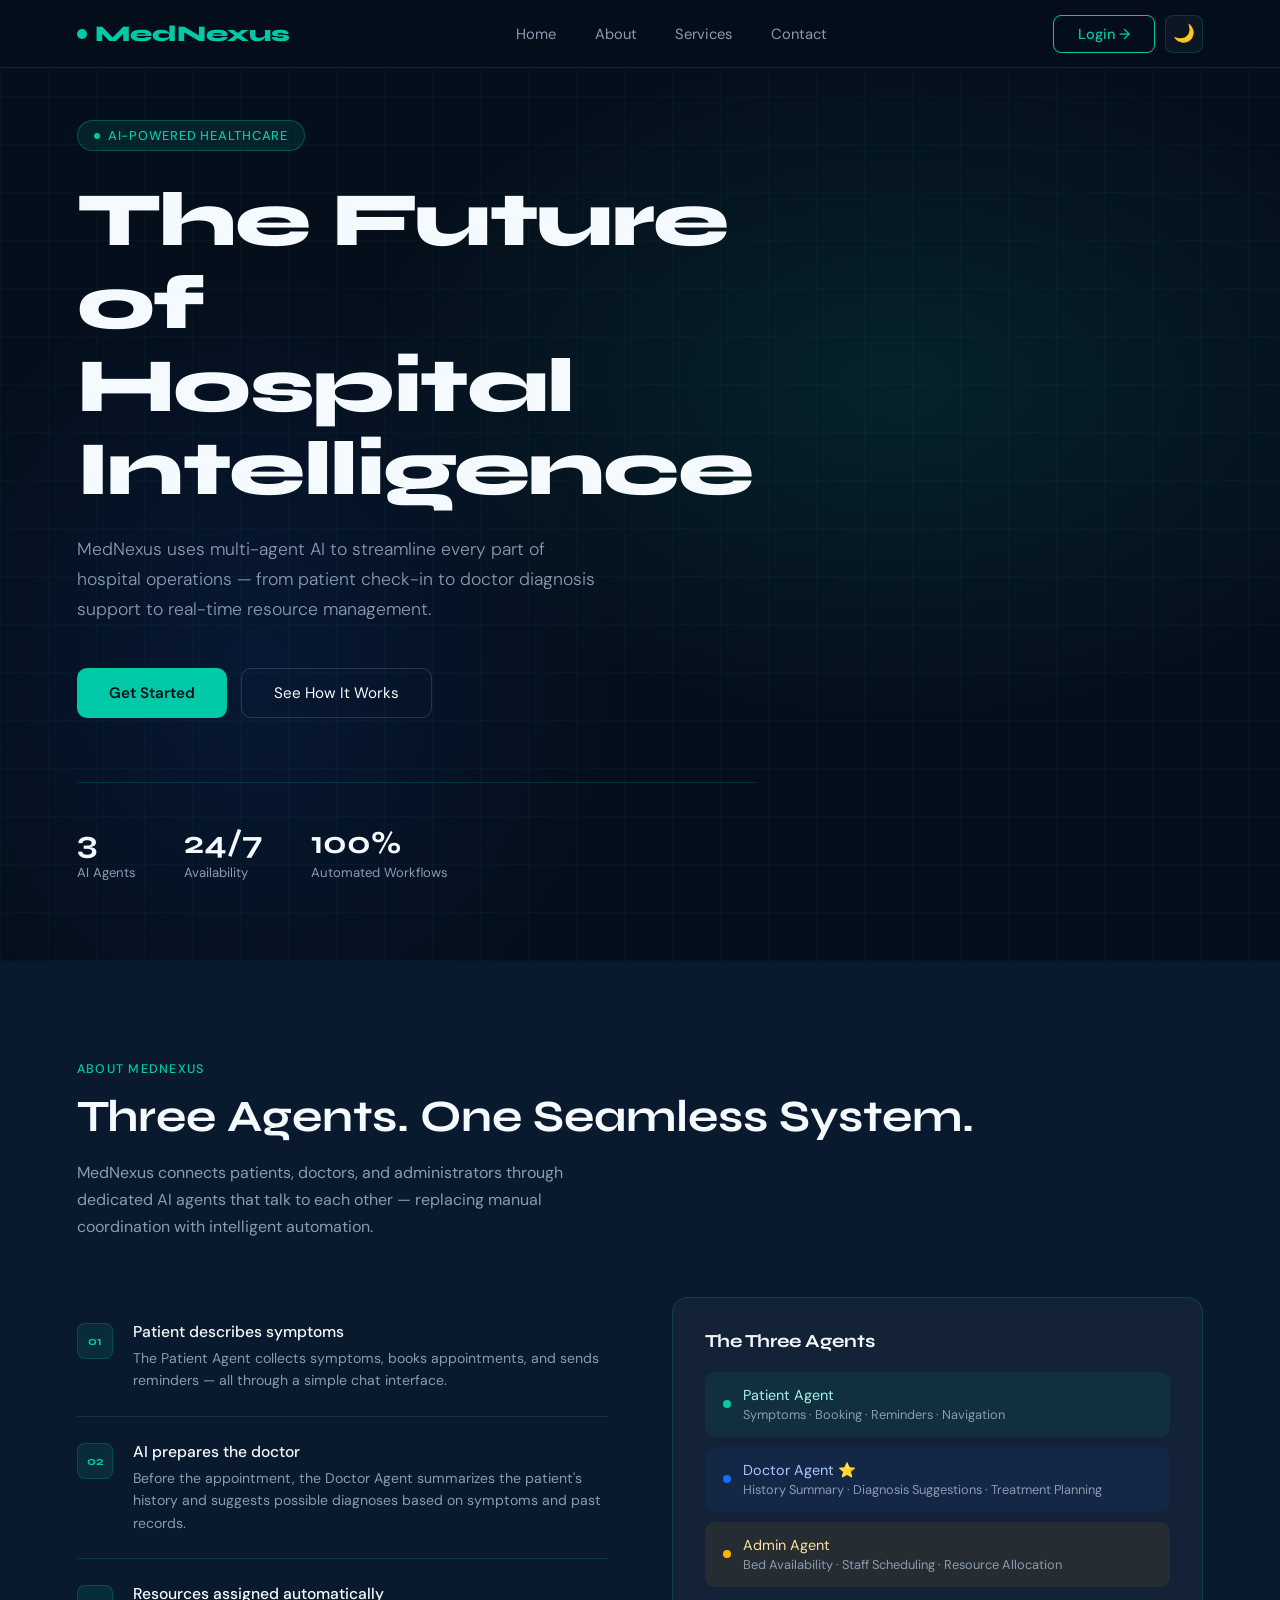
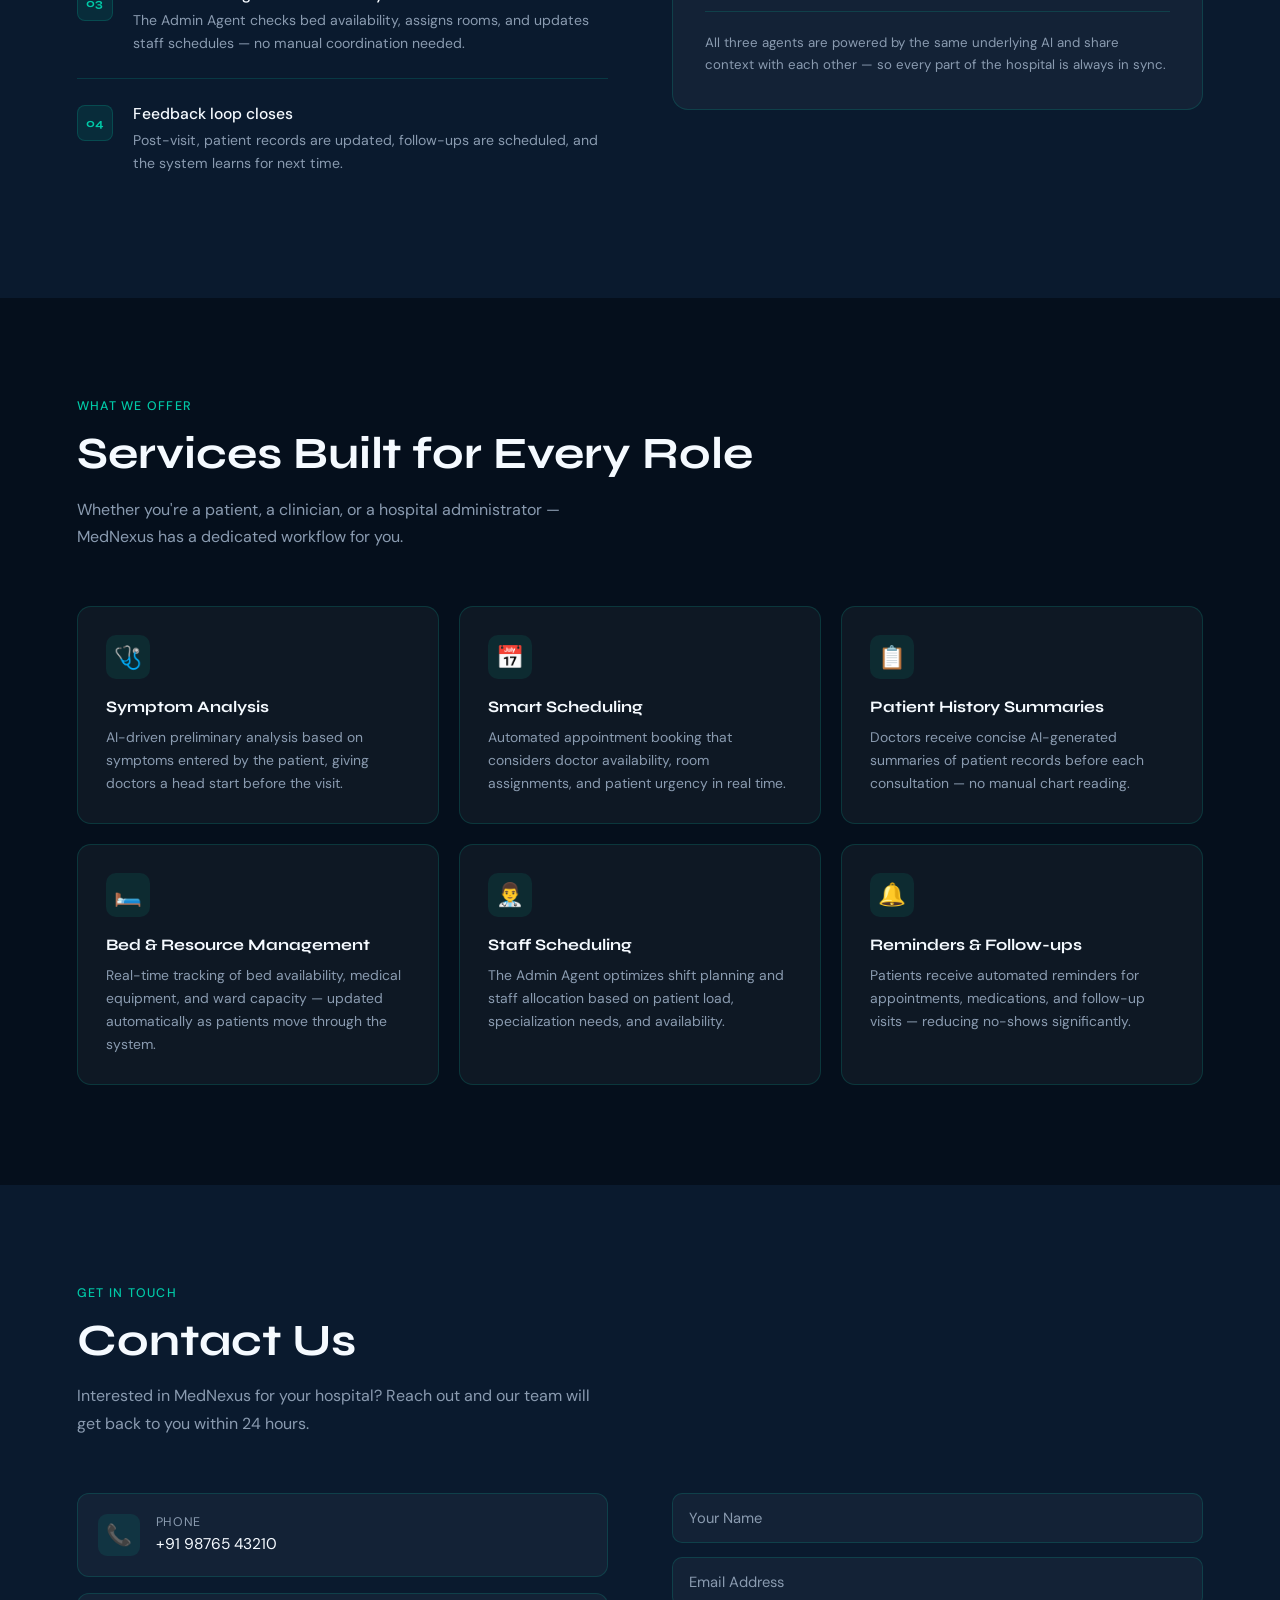
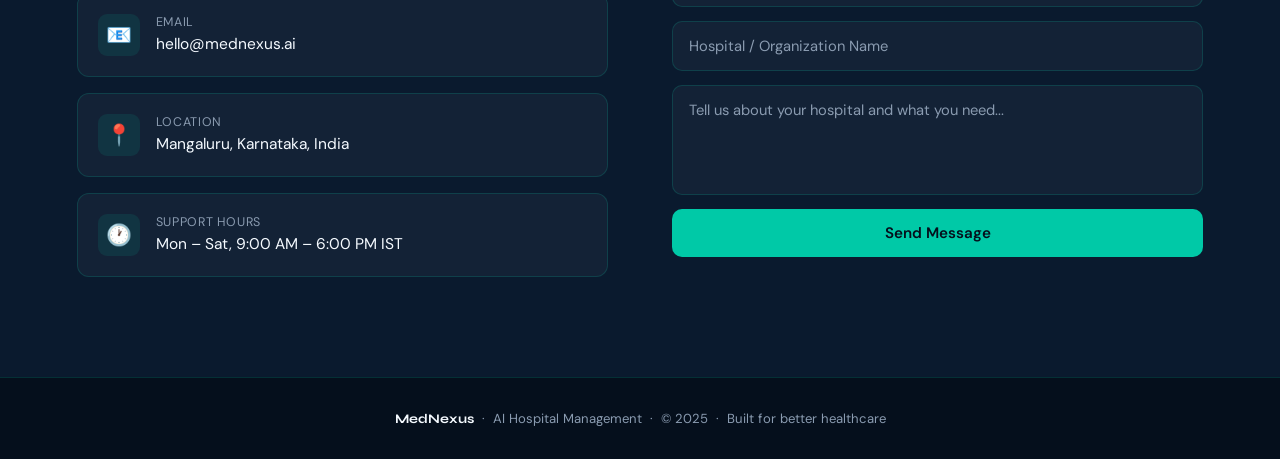
==== index.html @ 47485547 "Initial commit - MedNexus AI hospital system" ====
<!DOCTYPE html>
<html lang="en">
<head>
<meta charset="UTF-8">
<meta name="viewport" content="width=device-width, initial-scale=1.0">
<title>MedNexus — AI Hospital Management</title>
<link href="https://fonts.googleapis.com/css2?family=Syne:wght@400;600;700;800&family=DM+Sans:ital,wght@0,300;0,400;0,500;1,300&display=swap" rel="stylesheet">
<link rel="stylesheet" href="style.css">
</head>
<body>

<!-- NAV -->
<nav>
  <a href="#home" class="logo"><span class="logo-dot"></span> MedNexus</a>
  <ul class="nav-links">
    <li><a href="#home">Home</a></li>
    <li><a href="#about">About</a></li>
    <li><a href="#services">Services</a></li>
    <li><a href="#contact">Contact</a></li>
  </ul>
  <div class="nav-right">
    <button class="btn-login" onclick="openLogin()">Login →</button>
    <button class="theme-toggle" id="themeToggle" onclick="toggleTheme()" title="Toggle theme">🌙</button>
  </div>
</nav>

<!-- HERO -->
<section id="home">
  <div class="hero-bg"></div>
  <div class="hero-grid"></div>
  <div class="hero-content">
    <div class="hero-badge"><span></span> AI-Powered Healthcare</div>
    <h1>The Future of<br>Hospital Intelligence</h1>
    <p class="hero-sub">MedNexus uses multi-agent AI to streamline every part of hospital operations — from patient check-in to doctor diagnosis support to real-time resource management.</p>
    <div class="hero-cta">
      <button class="btn-primary" onclick="document.getElementById('about').scrollIntoView({behavior:'smooth'})">Get Started</button>
      <button class="btn-outline" onclick="document.getElementById('services').scrollIntoView({behavior:'smooth'})">See How It Works</button>
    </div>
    <div class="hero-stats">
      <div><div class="stat-val">3</div><div class="stat-label">AI Agents</div></div>
      <div><div class="stat-val">24/7</div><div class="stat-label">Availability</div></div>
      <div><div class="stat-val">100%</div><div class="stat-label">Automated Workflows</div></div>
    </div>
  </div>
</section>

<!-- ABOUT -->
<section id="about">
  <div class="section-tag">About MedNexus</div>
  <h2 class="section-title">Three Agents. One Seamless System.</h2>
  <p class="section-sub">MedNexus connects patients, doctors, and administrators through dedicated AI agents that talk to each other — replacing manual coordination with intelligent automation.</p>
  <div class="about-grid">
    <div class="flow-steps">
      <div class="flow-step">
        <div class="step-num">01</div>
        <div><div class="step-title">Patient describes symptoms</div><div class="step-desc">The Patient Agent collects symptoms, books appointments, and sends reminders — all through a simple chat interface.</div></div>
      </div>
      <div class="flow-step">
        <div class="step-num">02</div>
        <div><div class="step-title">AI prepares the doctor</div><div class="step-desc">Before the appointment, the Doctor Agent summarizes the patient's history and suggests possible diagnoses based on symptoms and past records.</div></div>
      </div>
      <div class="flow-step">
        <div class="step-num">03</div>
        <div><div class="step-title">Resources assigned automatically</div><div class="step-desc">The Admin Agent checks bed availability, assigns rooms, and updates staff schedules — no manual coordination needed.</div></div>
      </div>
      <div class="flow-step">
        <div class="step-num">04</div>
        <div><div class="step-title">Feedback loop closes</div><div class="step-desc">Post-visit, patient records are updated, follow-ups are scheduled, and the system learns for next time.</div></div>
      </div>
    </div>
    <div class="about-card">
      <h3>The Three Agents</h3>
      <div class="agent-pill patient"><span class="dot"></span><div><div>Patient Agent</div><div class="agent-desc">Symptoms · Booking · Reminders · Navigation</div></div></div>
      <div class="agent-pill doctor"><span class="dot"></span><div><div>Doctor Agent ⭐</div><div class="agent-desc">History Summary · Diagnosis Suggestions · Treatment Planning</div></div></div>
      <div class="agent-pill admin"><span class="dot"></span><div><div>Admin Agent</div><div class="agent-desc">Bed Availability · Staff Scheduling · Resource Allocation</div></div></div>
      <div class="about-note">All three agents are powered by the same underlying AI and share context with each other — so every part of the hospital is always in sync.</div>
    </div>
  </div>
</section>

<!-- SERVICES -->
<section id="services">
  <div class="section-tag">What We Offer</div>
  <h2 class="section-title">Services Built for Every Role</h2>
  <p class="section-sub">Whether you're a patient, a clinician, or a hospital administrator — MedNexus has a dedicated workflow for you.</p>
  <div class="services-grid">
    <div class="service-card"><div class="service-icon">🩺</div><div class="service-title">Symptom Analysis</div><div class="service-desc">AI-driven preliminary analysis based on symptoms entered by the patient, giving doctors a head start before the visit.</div></div>
    <div class="service-card"><div class="service-icon">📅</div><div class="service-title">Smart Scheduling</div><div class="service-desc">Automated appointment booking that considers doctor availability, room assignments, and patient urgency in real time.</div></div>
    <div class="service-card"><div class="service-icon">📋</div><div class="service-title">Patient History Summaries</div><div class="service-desc">Doctors receive concise AI-generated summaries of patient records before each consultation — no manual chart reading.</div></div>
    <div class="service-card"><div class="service-icon">🛏️</div><div class="service-title">Bed & Resource Management</div><div class="service-desc">Real-time tracking of bed availability, medical equipment, and ward capacity — updated automatically as patients move through the system.</div></div>
    <div class="service-card"><div class="service-icon">👨‍⚕️</div><div class="service-title">Staff Scheduling</div><div class="service-desc">The Admin Agent optimizes shift planning and staff allocation based on patient load, specialization needs, and availability.</div></div>
    <div class="service-card"><div class="service-icon">🔔</div><div class="service-title">Reminders & Follow-ups</div><div class="service-desc">Patients receive automated reminders for appointments, medications, and follow-up visits — reducing no-shows significantly.</div></div>
  </div>
</section>

<!-- CONTACT -->
<section id="contact">
  <div class="section-tag">Get In Touch</div>
  <h2 class="section-title">Contact Us</h2>
  <p class="section-sub">Interested in MedNexus for your hospital? Reach out and our team will get back to you within 24 hours.</p>
  <div class="contact-grid">
    <div class="contact-info-block">
      <div class="contact-item"><div class="contact-icon">📞</div><div><div class="contact-label">Phone</div><div class="contact-val">+91 98765 43210</div></div></div>
      <div class="contact-item"><div class="contact-icon">📧</div><div><div class="contact-label">Email</div><div class="contact-val">hello@mednexus.ai</div></div></div>
      <div class="contact-item"><div class="contact-icon">📍</div><div><div class="contact-label">Location</div><div class="contact-val">Mangaluru, Karnataka, India</div></div></div>
      <div class="contact-item"><div class="contact-icon">🕐</div><div><div class="contact-label">Support Hours</div><div class="contact-val">Mon – Sat, 9:00 AM – 6:00 PM IST</div></div></div>
    </div>
    <div class="contact-form">
      <input type="text" placeholder="Your Name">
      <input type="email" placeholder="Email Address">
      <input type="text" placeholder="Hospital / Organization Name">
      <textarea placeholder="Tell us about your hospital and what you need..."></textarea>
      <button class="btn-primary">Send Message</button>
    </div>
  </div>
</section>

<!-- FOOTER -->
<footer>
  <span class="footer-logo">MedNexus</span> &nbsp;·&nbsp; AI Hospital Management &nbsp;·&nbsp; © 2025 &nbsp;·&nbsp; Built for better healthcare
</footer>

<!-- LOGIN MODAL -->
<div class="modal-overlay" id="loginModal" onclick="handleOverlayClick(event)">
  <div class="modal">
    <button class="modal-close" onclick="closeLogin()">×</button>
    <h2>Welcome to MedNexus</h2>
    <p class="modal-sub">Select your role to continue</p>
    <div class="role-cards">
      <a href="#" class="role-card patient" onclick="selectRole('patient')">
        <span class="role-emoji">🧑‍🦽</span>
        <div><div class="role-name">Patient</div><div class="role-hint">Book appointments, track health</div></div>
        <span class="role-arrow">→</span>
      </a>
      <a href="#" class="role-card doctor" onclick="selectRole('doctor')">
        <span class="role-emoji">👨‍⚕️</span>
        <div><div class="role-name">Doctor</div><div class="role-hint">View patient queue, diagnose</div></div>
        <span class="role-arrow">→</span>
      </a>
      <a href="#" class="role-card admin" onclick="selectRole('admin')">
        <span class="role-emoji">🏥</span>
        <div><div class="role-name">Administrator</div><div class="role-hint">Manage resources, staff, beds</div></div>
        <span class="role-arrow">→</span>
      </a>
    </div>
  </div>
</div>

<script src="script.js"></script>
</body>
</html>
---- style.css ----
/* ════════════════════════════════════════
   MEDNEXUS — style.css (Landing Page)
   ════════════════════════════════════════ */

@import url('https://fonts.googleapis.com/css2?family=Syne:wght@400;600;700;800&family=DM+Sans:ital,wght@0,300;0,400;0,500;1,300&display=swap');

/* ── VARIABLES ── */
:root {
  --navy:     #050f1c;
  --navy2:    #0a1a2e;
  --teal:     #00c9a7;
  --teal2:    #00e8c1;
  --blue:     #1a6bff;
  --muted:    #8a9bb0;
  --white:    #f5faff;
  --card:     rgba(255,255,255,0.04);
  --border:   rgba(0,201,167,0.18);
  --nav-bg:   rgba(5,15,28,0.85);
  --modal-bg: #0d1f36;
}

body.light {
  --navy:     #f0f7ff;
  --navy2:    #e2eef9;
  --teal:     #008f76;
  --teal2:    #00b896;
  --muted:    #5a7080;
  --white:    #0a1a2e;
  --card:     rgba(0,0,0,0.04);
  --border:   rgba(0,143,118,0.2);
  --nav-bg:   rgba(240,247,255,0.92);
  --modal-bg: #ffffff;
}

/* ── RESET ── */
*, *::before, *::after { box-sizing: border-box; margin: 0; padding: 0; }
html { scroll-behavior: smooth; }
body {
  font-family: 'DM Sans', sans-serif;
  background: var(--navy);
  color: var(--white);
  overflow-x: hidden;
  transition: background 0.3s, color 0.3s;
}

/* ── NAV ── */
nav {
  position: fixed; top: 0; left: 0; right: 0; z-index: 100;
  display: flex; align-items: center; justify-content: space-between;
  padding: 0 6vw; height: 68px;
  background: var(--nav-bg);
  backdrop-filter: blur(16px);
  border-bottom: 1px solid var(--border);
}
.logo {
  font-family: 'Syne', sans-serif; font-weight: 800; font-size: 1.4rem;
  color: var(--teal); text-decoration: none;
  display: flex; align-items: center; gap: 8px;
}
.logo-dot { width: 10px; height: 10px; border-radius: 50%; background: var(--teal); display: inline-block; }
.nav-links { display: flex; gap: 2.4rem; list-style: none; }
.nav-links a { font-size: 0.92rem; color: var(--muted); text-decoration: none; transition: color 0.2s; }
.nav-links a:hover { color: var(--white); }
.nav-right { display: flex; align-items: center; gap: 10px; }
.btn-login {
  background: transparent; border: 1.5px solid var(--teal); color: var(--teal);
  font-family: 'DM Sans', sans-serif; font-size: 0.9rem; font-weight: 500;
  padding: 9px 24px; border-radius: 8px; cursor: pointer;
  transition: background 0.2s, color 0.2s;
}
.btn-login:hover { background: var(--teal); color: var(--navy); }
.theme-toggle {
  background: var(--card); border: 1px solid var(--border);
  border-radius: 8px; width: 38px; height: 38px;
  font-size: 1.1rem; cursor: pointer;
  display: flex; align-items: center; justify-content: center;
  transition: transform 0.2s;
}
.theme-toggle:hover { transform: rotate(20deg); }

/* ── HERO ── */
#home {
  min-height: 100vh; display: flex; flex-direction: column; justify-content: center;
  padding: 120px 6vw 80px; position: relative; overflow: hidden;
}
.hero-bg {
  position: absolute; inset: 0; z-index: 0;
  background:
    radial-gradient(ellipse 60% 50% at 70% 40%, rgba(0,201,167,0.10) 0%, transparent 70%),
    radial-gradient(ellipse 40% 60% at 20% 70%, rgba(26,107,255,0.10) 0%, transparent 70%);
}
.hero-grid {
  position: absolute; inset: 0; z-index: 0;
  background-image:
    linear-gradient(rgba(0,201,167,0.04) 1px, transparent 1px),
    linear-gradient(90deg, rgba(0,201,167,0.04) 1px, transparent 1px);
  background-size: 48px 48px;
}
.hero-content { position: relative; z-index: 1; max-width: 680px; }
.hero-badge {
  display: inline-flex; align-items: center; gap: 8px;
  background: rgba(0,201,167,0.1); border: 1px solid rgba(0,201,167,0.3);
  padding: 6px 16px; border-radius: 100px;
  font-size: 0.8rem; color: var(--teal); letter-spacing: 0.06em;
  text-transform: uppercase; font-weight: 500; margin-bottom: 28px;
}
.hero-badge span { width: 6px; height: 6px; border-radius: 50%; background: var(--teal); animation: pulse 2s infinite; }
@keyframes pulse { 0%,100%{opacity:1} 50%{opacity:0.3} }
h1 {
  font-family: 'Syne', sans-serif; font-size: clamp(2.8rem, 6vw, 4.8rem);
  font-weight: 800; line-height: 1.08; letter-spacing: -0.02em; margin-bottom: 24px;
}
.hero-sub { font-size: 1.1rem; font-weight: 300; color: var(--muted); line-height: 1.7; max-width: 520px; margin-bottom: 44px; }
.hero-cta { display: flex; gap: 14px; flex-wrap: wrap; }
.btn-primary {
  background: var(--teal); color: var(--navy);
  font-family: 'DM Sans', sans-serif; font-size: 0.95rem; font-weight: 600;
  padding: 14px 32px; border-radius: 10px; border: none; cursor: pointer;
  transition: background 0.2s, transform 0.15s;
}
.btn-primary:hover { background: var(--teal2); transform: translateY(-1px); }
.btn-outline {
  background: transparent; color: var(--white);
  font-family: 'DM Sans', sans-serif; font-size: 0.95rem;
  padding: 14px 32px; border-radius: 10px;
  border: 1.5px solid rgba(255,255,255,0.15); cursor: pointer;
  transition: border-color 0.2s;
}
.btn-outline:hover { border-color: rgba(255,255,255,0.4); }
.hero-stats { display: flex; gap: 48px; margin-top: 64px; padding-top: 40px; border-top: 1px solid var(--border); }
.stat-val { font-family: 'Syne', sans-serif; font-size: 2rem; font-weight: 700; color: var(--white); }
.stat-label { font-size: 0.82rem; color: var(--muted); margin-top: 2px; }

/* ── SECTIONS ── */
section { padding: 100px 6vw; }
.section-tag { font-size: 0.78rem; text-transform: uppercase; letter-spacing: 0.1em; color: var(--teal); font-weight: 500; margin-bottom: 14px; }
.section-title { font-family: 'Syne', sans-serif; font-size: clamp(1.8rem, 3.5vw, 2.8rem); font-weight: 700; line-height: 1.15; margin-bottom: 16px; }
.section-sub { color: var(--muted); font-size: 1rem; line-height: 1.7; max-width: 520px; }

/* ── ABOUT ── */
#about { background: var(--navy2); }
.about-grid { display: grid; grid-template-columns: 1fr 1fr; gap: 64px; align-items: start; margin-top: 56px; }
.flow-steps { display: flex; flex-direction: column; }
.flow-step { display: flex; gap: 20px; padding: 24px 0; border-bottom: 1px solid var(--border); }
.flow-step:last-child { border-bottom: none; }
.step-num {
  font-family: 'Syne', sans-serif; font-size: 0.75rem; font-weight: 700;
  color: var(--teal); background: rgba(0,201,167,0.1); border: 1px solid rgba(0,201,167,0.2);
  width: 36px; height: 36px; border-radius: 8px;
  display: flex; align-items: center; justify-content: center; flex-shrink: 0; margin-top: 2px;
}
.step-title { font-weight: 500; font-size: 0.98rem; margin-bottom: 5px; color: var(--white); }
.step-desc { font-size: 0.88rem; color: var(--muted); line-height: 1.6; }
.about-card { background: var(--card); border: 1px solid var(--border); border-radius: 16px; padding: 32px; }
.about-card h3 { font-family: 'Syne', sans-serif; font-size: 1.15rem; font-weight: 700; margin-bottom: 20px; color: var(--white); }
.agent-pill { display: flex; align-items: center; gap: 12px; padding: 14px 18px; border-radius: 10px; margin-bottom: 10px; font-size: 0.9rem; }
.agent-pill .dot { width: 8px; height: 8px; border-radius: 50%; flex-shrink: 0; }
.agent-pill.patient { background: rgba(0,201,167,0.08); color: #a0f5e5; }
.agent-pill.patient .dot { background: var(--teal); }
.agent-pill.doctor { background: rgba(26,107,255,0.08); color: #a8c8ff; }
.agent-pill.doctor .dot { background: #1a6bff; }
.agent-pill.admin { background: rgba(255,180,0,0.08); color: #ffe0a0; }
.agent-pill.admin .dot { background: #ffb400; }
.agent-desc { font-size: 0.8rem; color: var(--muted); margin-top: 2px; }
.about-note { margin-top: 24px; padding-top: 20px; border-top: 1px solid var(--border); font-size: 0.83rem; color: var(--muted); line-height: 1.7; }

/* ── SERVICES ── */
.services-grid { display: grid; grid-template-columns: repeat(3, 1fr); gap: 20px; margin-top: 56px; }
.service-card {
  background: var(--card); border: 1px solid var(--border);
  border-radius: 14px; padding: 28px;
  transition: border-color 0.25s, transform 0.2s; position: relative; overflow: hidden;
}
.service-card::before { content: ''; position: absolute; top: 0; left: 0; right: 0; height: 2px; background: linear-gradient(90deg, var(--teal), var(--blue)); opacity: 0; transition: opacity 0.25s; }
.service-card:hover { border-color: rgba(0,201,167,0.4); transform: translateY(-3px); }
.service-card:hover::before { opacity: 1; }
.service-icon { width: 44px; height: 44px; border-radius: 10px; display: flex; align-items: center; justify-content: center; font-size: 1.4rem; margin-bottom: 18px; background: rgba(0,201,167,0.1); }
.service-title { font-family: 'Syne', sans-serif; font-size: 1rem; font-weight: 700; margin-bottom: 10px; }
.service-desc { font-size: 0.87rem; color: var(--muted); line-height: 1.65; }

/* ── CONTACT ── */
#contact { background: var(--navy2); }
.contact-grid { display: grid; grid-template-columns: 1fr 1fr; gap: 64px; margin-top: 56px; align-items: start; }
.contact-info-block { display: flex; flex-direction: column; gap: 16px; }
.contact-item { display: flex; gap: 16px; align-items: flex-start; padding: 20px; background: var(--card); border: 1px solid var(--border); border-radius: 12px; }
.contact-icon { font-size: 1.3rem; width: 42px; height: 42px; background: rgba(0,201,167,0.1); border-radius: 9px; display: flex; align-items: center; justify-content: center; flex-shrink: 0; }
.contact-label { font-size: 0.78rem; color: var(--muted); margin-bottom: 4px; letter-spacing: 0.05em; text-transform: uppercase; }
.contact-val { font-size: 0.97rem; color: var(--white); }
.contact-form { display: flex; flex-direction: column; gap: 14px; }
.contact-form input, .contact-form textarea {
  background: rgba(255,255,255,0.04); border: 1px solid var(--border);
  border-radius: 10px; padding: 14px 16px; color: var(--white);
  font-family: 'DM Sans', sans-serif; font-size: 0.92rem; outline: none; resize: none;
  transition: border-color 0.2s;
}
.contact-form input::placeholder, .contact-form textarea::placeholder { color: var(--muted); }
.contact-form input:focus, .contact-form textarea:focus { border-color: var(--teal); }
.contact-form textarea { min-height: 110px; }

/* ── FOOTER ── */
footer { text-align: center; padding: 32px 6vw; border-top: 1px solid var(--border); font-size: 0.82rem; color: var(--muted); }
.footer-logo { color: var(--white); font-family: 'Syne', sans-serif; font-weight: 700; }

/* ── MODAL ── */
.modal-overlay { display: none; position: fixed; inset: 0; z-index: 200; background: rgba(5,15,28,0.88); backdrop-filter: blur(12px); align-items: center; justify-content: center; }
.modal-overlay.active { display: flex; }
.modal {
  background: var(--modal-bg); border: 1px solid rgba(0,201,167,0.25);
  border-radius: 20px; padding: 44px 40px; width: 100%; max-width: 440px;
  position: relative; animation: modalIn 0.22s ease;
  max-height: 90vh; overflow-y: auto;
}
@keyframes modalIn { from{opacity:0;transform:scale(0.96) translateY(12px)} to{opacity:1;transform:none} }
.modal-close { position: absolute; top: 16px; right: 20px; background: none; border: none; color: var(--muted); font-size: 1.4rem; cursor: pointer; transition: color 0.2s; }
.modal-close:hover { color: var(--white); }
.modal h2 { font-family: 'Syne', sans-serif; font-size: 1.5rem; font-weight: 700; margin-bottom: 6px; color: var(--white); }
.modal-sub { font-size: 0.88rem; color: var(--muted); margin-bottom: 24px; }

/* ── ROLE CARDS ── */
.role-cards { display: flex; flex-direction: column; gap: 12px; }
.role-card { display: flex; align-items: center; gap: 16px; padding: 18px 20px; border-radius: 12px; border: 1.5px solid transparent; cursor: pointer; transition: all 0.2s; text-decoration: none; }
.role-card:hover { transform: translateX(4px); }
.role-card.patient { background: rgba(0,201,167,0.07); border-color: rgba(0,201,167,0.25); }
.role-card.patient:hover { border-color: var(--teal); background: rgba(0,201,167,0.14); }
.role-card.doctor { background: rgba(26,107,255,0.07); border-color: rgba(26,107,255,0.25); }
.role-card.doctor:hover { border-color: var(--blue); background: rgba(26,107,255,0.14); }
.role-card.admin { background: rgba(255,180,0,0.07); border-color: rgba(255,180,0,0.25); }
.role-card.admin:hover { border-color: #ffb400; background: rgba(255,180,0,0.14); }
.role-emoji { font-size: 1.6rem; }
.role-name { font-family: 'Syne', sans-serif; font-size: 1rem; font-weight: 700; color: var(--white); }
.role-hint { font-size: 0.79rem; color: var(--muted); margin-top: 2px; }
.role-arrow { margin-left: auto; color: var(--muted); font-size: 1.1rem; }

/* ── LOGIN / REGISTER FORM ── */
.login-form { display: flex; flex-direction: column; gap: 14px; }
.login-field { display: flex; flex-direction: column; gap: 6px; }
.login-label { font-size: 0.82rem; color: var(--muted); font-weight: 500; letter-spacing: 0.03em; }
.login-input {
  background: var(--card); border: 1px solid var(--border);
  border-radius: 8px; padding: 11px 14px;
  color: var(--white); font-family: 'DM Sans', sans-serif;
  font-size: 0.92rem; outline: none;
  transition: border-color 0.2s; width: 100%;
}
.login-input::placeholder { color: var(--muted); }
.login-input:focus { border-color: var(--teal); }
.login-btn {
  background: var(--teal); color: var(--navy);
  font-family: 'DM Sans', sans-serif; font-size: 0.95rem; font-weight: 600;
  padding: 12px; border-radius: 8px; border: none;
  cursor: pointer; transition: background 0.2s;
  width: 100%; margin-top: 4px;
}
.login-btn:hover { background: var(--teal2); }
.login-btn:disabled { opacity: 0.6; cursor: not-allowed; }
.login-error { font-size: 0.84rem; color: #ef4444; min-height: 18px; text-align: center; }
.switch-form { text-align: center; font-size: 0.82rem; color: var(--muted); margin-top: 4px; }
.switch-form span { color: var(--teal); cursor: pointer; font-weight: 500; }
.switch-form span:hover { text-decoration: underline; }

/* ── BACK LINK ── */
.back-link {
  text-align: center;
  font-size: 0.82rem;
  color: var(--muted);
  cursor: pointer;
  margin-top: 4px;
  transition: color 0.2s;
}
.back-link:hover { color: var(--teal); }

/* ── HIDDEN ── */
.hidden { display: none !important; }

/* ── RESPONSIVE ── */
@media (max-width: 768px) {
  .about-grid, .contact-grid { grid-template-columns: 1fr; gap: 32px; }
  .services-grid { grid-template-columns: 1fr 1fr; }
  .hero-stats { gap: 28px; }
  .nav-links { display: none; }
  .modal { margin: 20px; padding: 32px 24px; }
}
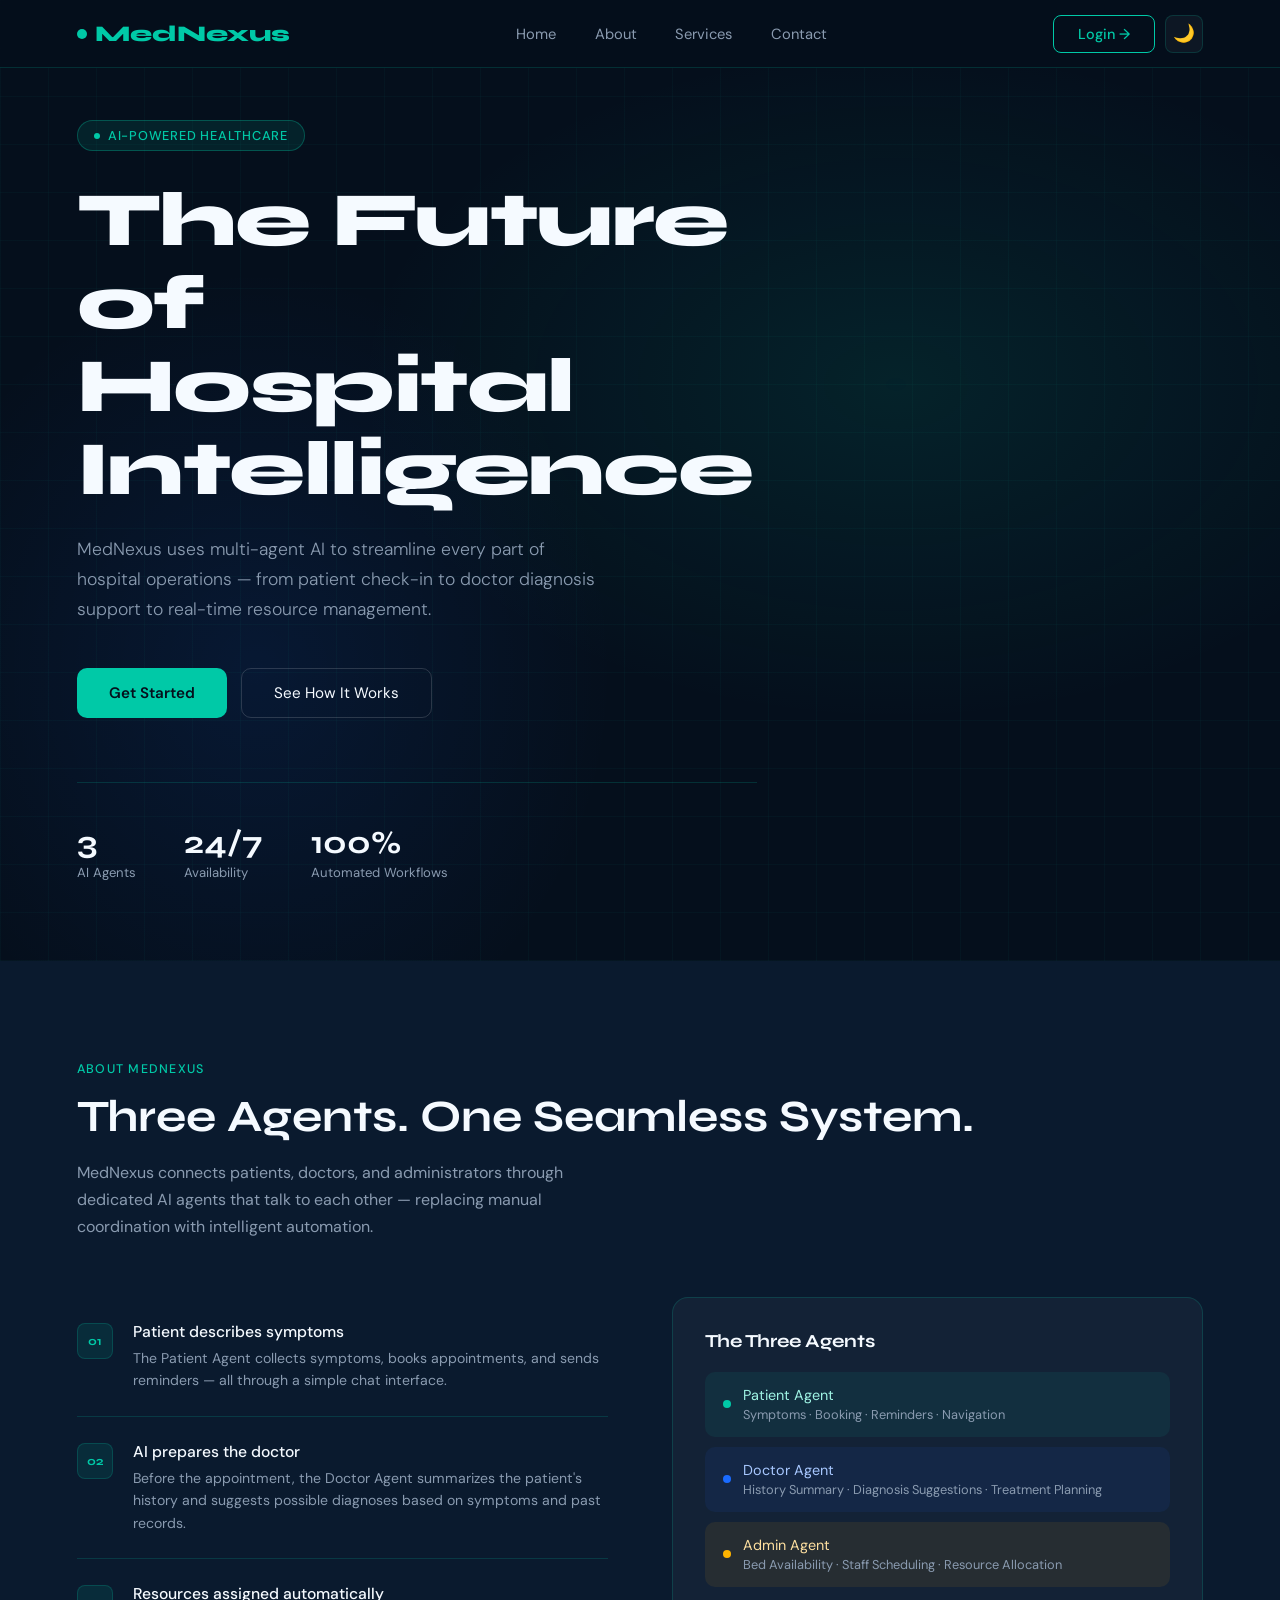
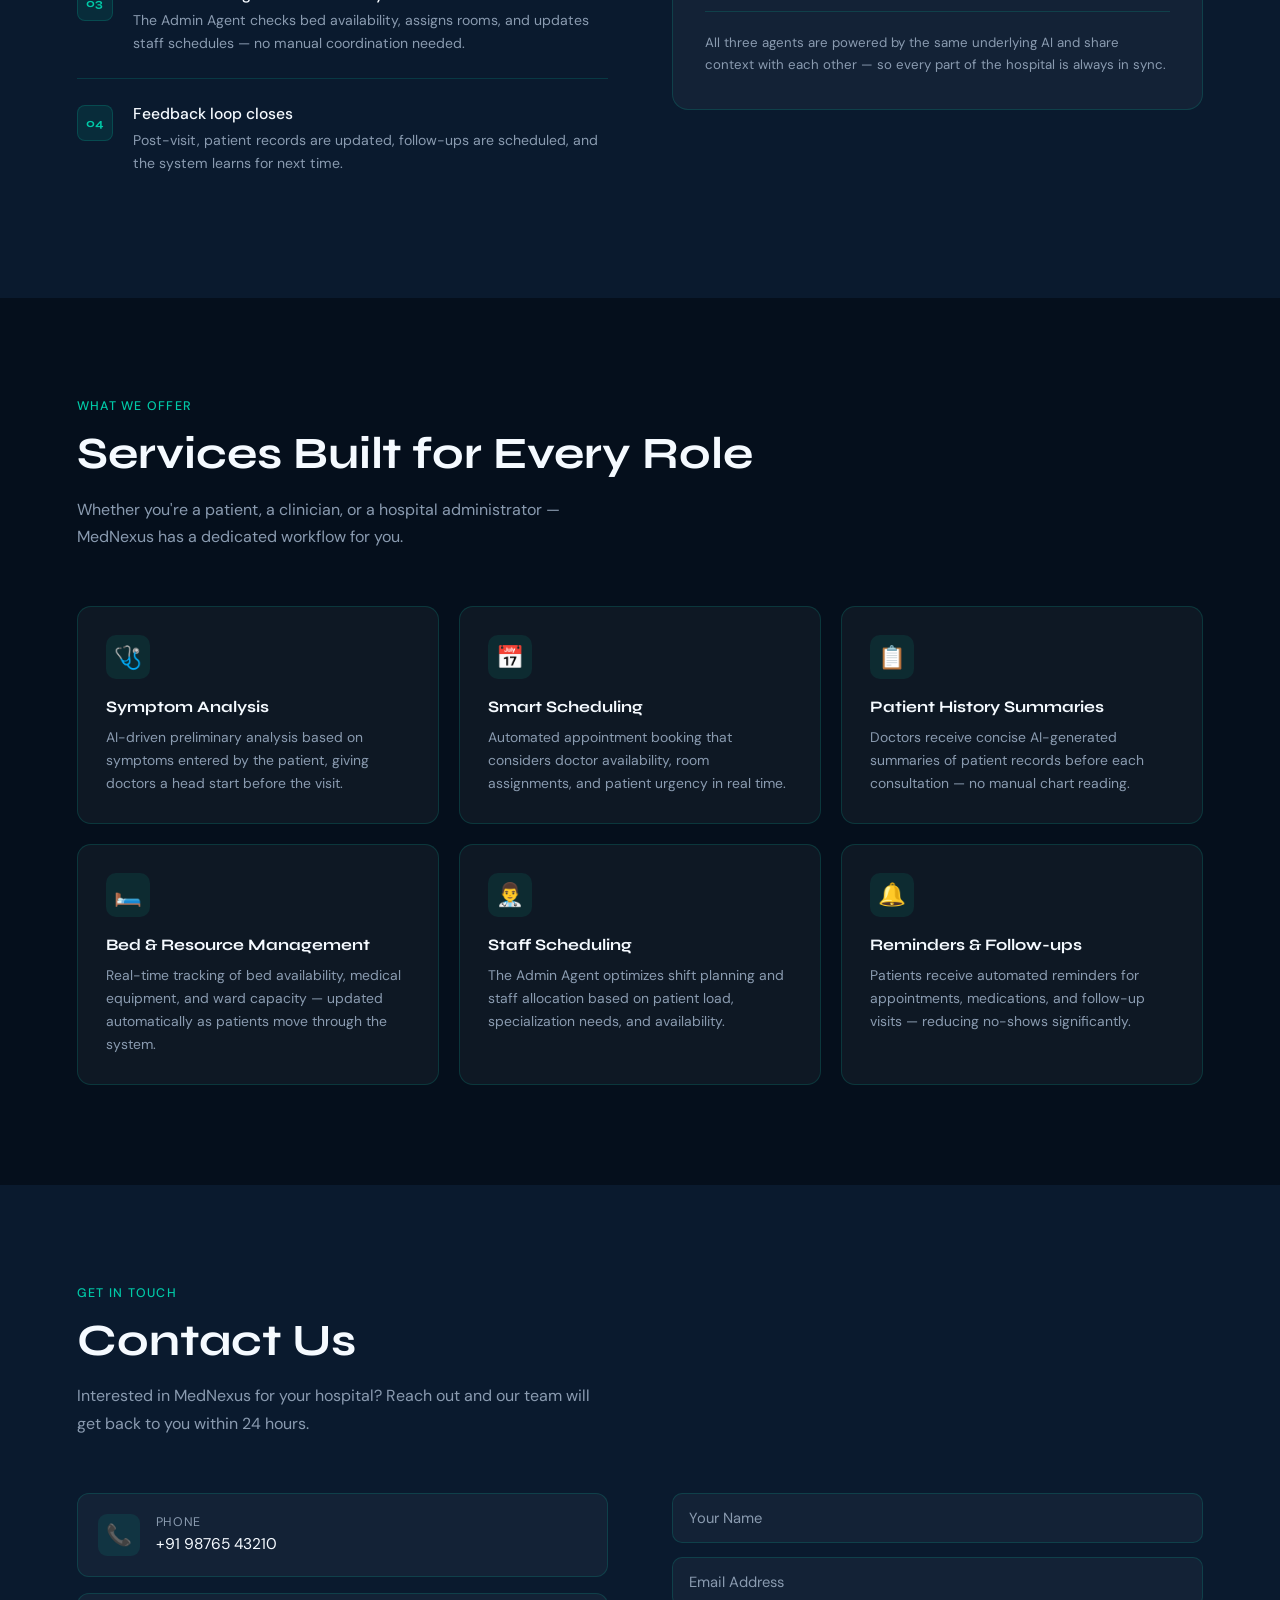
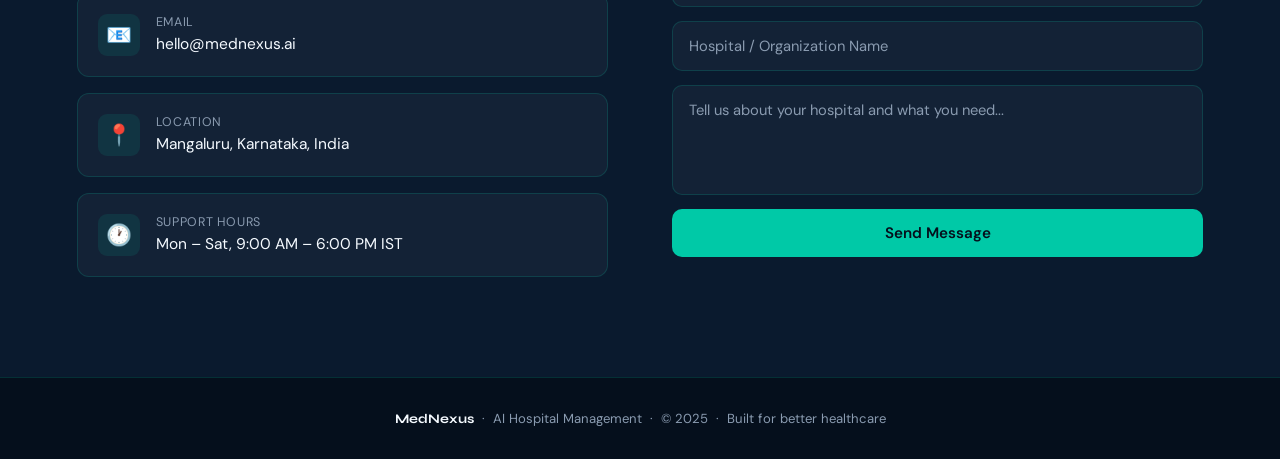
==== commit c68461ad: "added login authentications" ====
--- a/index.html
+++ b/index.html
@@ -71,7 +71,7 @@
     <div class="about-card">
       <h3>The Three Agents</h3>
       <div class="agent-pill patient"><span class="dot"></span><div><div>Patient Agent</div><div class="agent-desc">Symptoms · Booking · Reminders · Navigation</div></div></div>
-      <div class="agent-pill doctor"><span class="dot"></span><div><div>Doctor Agent ⭐</div><div class="agent-desc">History Summary · Diagnosis Suggestions · Treatment Planning</div></div></div>
+      <div class="agent-pill doctor"><span class="dot"></span><div><div>Doctor Agent</div><div class="agent-desc">History Summary · Diagnosis Suggestions · Treatment Planning</div></div></div>
       <div class="agent-pill admin"><span class="dot"></span><div><div>Admin Agent</div><div class="agent-desc">Bed Availability · Staff Scheduling · Resource Allocation</div></div></div>
       <div class="about-note">All three agents are powered by the same underlying AI and share context with each other — so every part of the hospital is always in sync.</div>
     </div>
@@ -124,25 +124,75 @@
 <div class="modal-overlay" id="loginModal" onclick="handleOverlayClick(event)">
   <div class="modal">
     <button class="modal-close" onclick="closeLogin()">×</button>
-    <h2>Welcome to MedNexus</h2>
-    <p class="modal-sub">Select your role to continue</p>
-    <div class="role-cards">
-      <a href="#" class="role-card patient" onclick="selectRole('patient')">
-        <span class="role-emoji">🧑‍🦽</span>
-        <div><div class="role-name">Patient</div><div class="role-hint">Book appointments, track health</div></div>
-        <span class="role-arrow">→</span>
-      </a>
-      <a href="#" class="role-card doctor" onclick="selectRole('doctor')">
-        <span class="role-emoji">👨‍⚕️</span>
-        <div><div class="role-name">Doctor</div><div class="role-hint">View patient queue, diagnose</div></div>
-        <span class="role-arrow">→</span>
-      </a>
-      <a href="#" class="role-card admin" onclick="selectRole('admin')">
-        <span class="role-emoji">🏥</span>
-        <div><div class="role-name">Administrator</div><div class="role-hint">Manage resources, staff, beds</div></div>
-        <span class="role-arrow">→</span>
-      </a>
-    </div>
+
+    <!-- SCREEN 1: Role Selection -->
+    <div id="screen-role">
+      <h2>Welcome to MedNexus</h2>
+      <p class="modal-sub">Select your role to continue</p>
+      <div class="role-cards">
+        <a href="#" class="role-card patient" onclick="selectRole('patient'); return false;">
+          <span class="role-emoji">🧑‍🦽</span>
+          <div><div class="role-name">Patient</div><div class="role-hint">Book appointments, track health</div></div>
+          <span class="role-arrow">→</span>
+        </a>
+        <a href="#" class="role-card doctor" onclick="selectRole('doctor'); return false;">
+          <span class="role-emoji">👨‍⚕️</span>
+          <div><div class="role-name">Doctor</div><div class="role-hint">View patient queue, diagnose</div></div>
+          <span class="role-arrow">→</span>
+        </a>
+        <a href="#" class="role-card admin" onclick="selectRole('admin'); return false;">
+          <span class="role-emoji">🏥</span>
+          <div><div class="role-name">Administrator</div><div class="role-hint">Manage resources, staff, beds</div></div>
+          <span class="role-arrow">→</span>
+        </a>
+      </div>
+    </div>
+
+    <!-- SCREEN 2: Patient Login / Register -->
+    <div id="screen-patient" style="display:none;">
+      <button class="modal-back" onclick="showScreen('role')">← Back</button>
+      <h2>Patient Portal</h2>
+      <p class="modal-sub">Login or create a new account</p>
+      <div class="auth-tabs">
+        <button class="auth-tab active" id="tab-login" onclick="switchTab('login')">Login</button>
+        <button class="auth-tab" id="tab-register" onclick="switchTab('register')">Register</button>
+      </div>
+      <div id="form-login">
+        <input type="email" id="patient-login-email" placeholder="Email address" />
+        <input type="password" id="patient-login-password" placeholder="Password" />
+        <div id="patient-login-error" class="auth-error"></div>
+        <button class="btn-primary full-width" onclick="patientLogin()">Login →</button>
+      </div>
+      <div id="form-register" style="display:none;">
+        <input type="text" id="patient-reg-name" placeholder="Full name" />
+        <input type="text" id="patient-reg-age" placeholder="Age" />
+        <input type="email" id="patient-reg-email" placeholder="Email address" />
+        <input type="password" id="patient-reg-password" placeholder="Password" />
+        <div id="patient-reg-error" class="auth-error"></div>
+        <button class="btn-primary full-width" onclick="patientRegister()">Create Account →</button>
+      </div>
+    </div>
+
+    <!-- SCREEN 3: Doctor Password -->
+    <div id="screen-doctor" style="display:none;">
+      <button class="modal-back" onclick="showScreen('role')">← Back</button>
+      <h2>Doctor Portal</h2>
+      <p class="modal-sub">Enter your access password to continue</p>
+      <input type="password" id="doctor-password" placeholder="Enter password" />
+      <div id="doctor-error" class="auth-error"></div>
+      <button class="btn-primary full-width" onclick="doctorLogin()">Access Portal →</button>
+    </div>
+
+    <!-- SCREEN 4: Admin Password -->
+    <div id="screen-admin" style="display:none;">
+      <button class="modal-back" onclick="showScreen('role')">← Back</button>
+      <h2>Admin Portal</h2>
+      <p class="modal-sub">Enter your access password to continue</p>
+      <input type="password" id="admin-password" placeholder="Enter password" />
+      <div id="admin-error" class="auth-error"></div>
+      <button class="btn-primary full-width" onclick="adminLogin()">Access Portal →</button>
+    </div>
+
   </div>
 </div>
 
--- a/style.css
+++ b/style.css
@@ -260,14 +260,54 @@
 
 /* ── BACK LINK ── */
 .back-link {
-  text-align: center;
-  font-size: 0.82rem;
-  color: var(--muted);
-  cursor: pointer;
-  margin-top: 4px;
+  text-align: center; font-size: 0.82rem;
+  color: var(--muted); cursor: pointer;
+  margin-top: 4px; transition: color 0.2s;
+}
+.back-link:hover { color: var(--teal); }
+
+/* ── NEW AUTH CLASSES ── */
+.auth-tabs {
+  display: flex; gap: 8px; margin-bottom: 16px;
+}
+.auth-tab {
+  flex: 1; padding: 9px; border: 1px solid var(--border);
+  background: transparent; color: var(--muted);
+  border-radius: 8px; cursor: pointer; font-family: 'DM Sans', sans-serif;
+  font-size: 0.9rem; font-weight: 500; transition: all 0.2s;
+}
+.auth-tab:hover { color: var(--white); border-color: var(--teal); }
+.auth-tab.active { background: var(--teal); color: var(--navy); border-color: var(--teal); font-weight: 600; }
+.auth-error {
+  color: #ef4444; font-size: 0.83rem;
+  min-height: 18px; margin: 4px 0;
+}
+.modal-back {
+  background: none; border: none; color: var(--muted);
+  cursor: pointer; margin-bottom: 16px; font-size: 0.88rem;
+  padding: 0; font-family: 'DM Sans', sans-serif;
+  display: flex; align-items: center; gap: 4px;
   transition: color 0.2s;
 }
-.back-link:hover { color: var(--teal); }
+.modal-back:hover { color: var(--teal); }
+.full-width { width: 100%; margin-top: 8px; }
+
+/* inputs inside modal screens */
+#screen-patient input,
+#screen-doctor input,
+#screen-admin input {
+  width: 100%; margin-bottom: 10px;
+  background: var(--card); border: 1px solid var(--border);
+  border-radius: 8px; padding: 11px 14px;
+  color: var(--white); font-family: 'DM Sans', sans-serif;
+  font-size: 0.92rem; outline: none; transition: border-color 0.2s;
+}
+#screen-patient input::placeholder,
+#screen-doctor input::placeholder,
+#screen-admin input::placeholder { color: var(--muted); }
+#screen-patient input:focus,
+#screen-doctor input:focus,
+#screen-admin input:focus { border-color: var(--teal); }
 
 /* ── HIDDEN ── */
 .hidden { display: none !important; }
